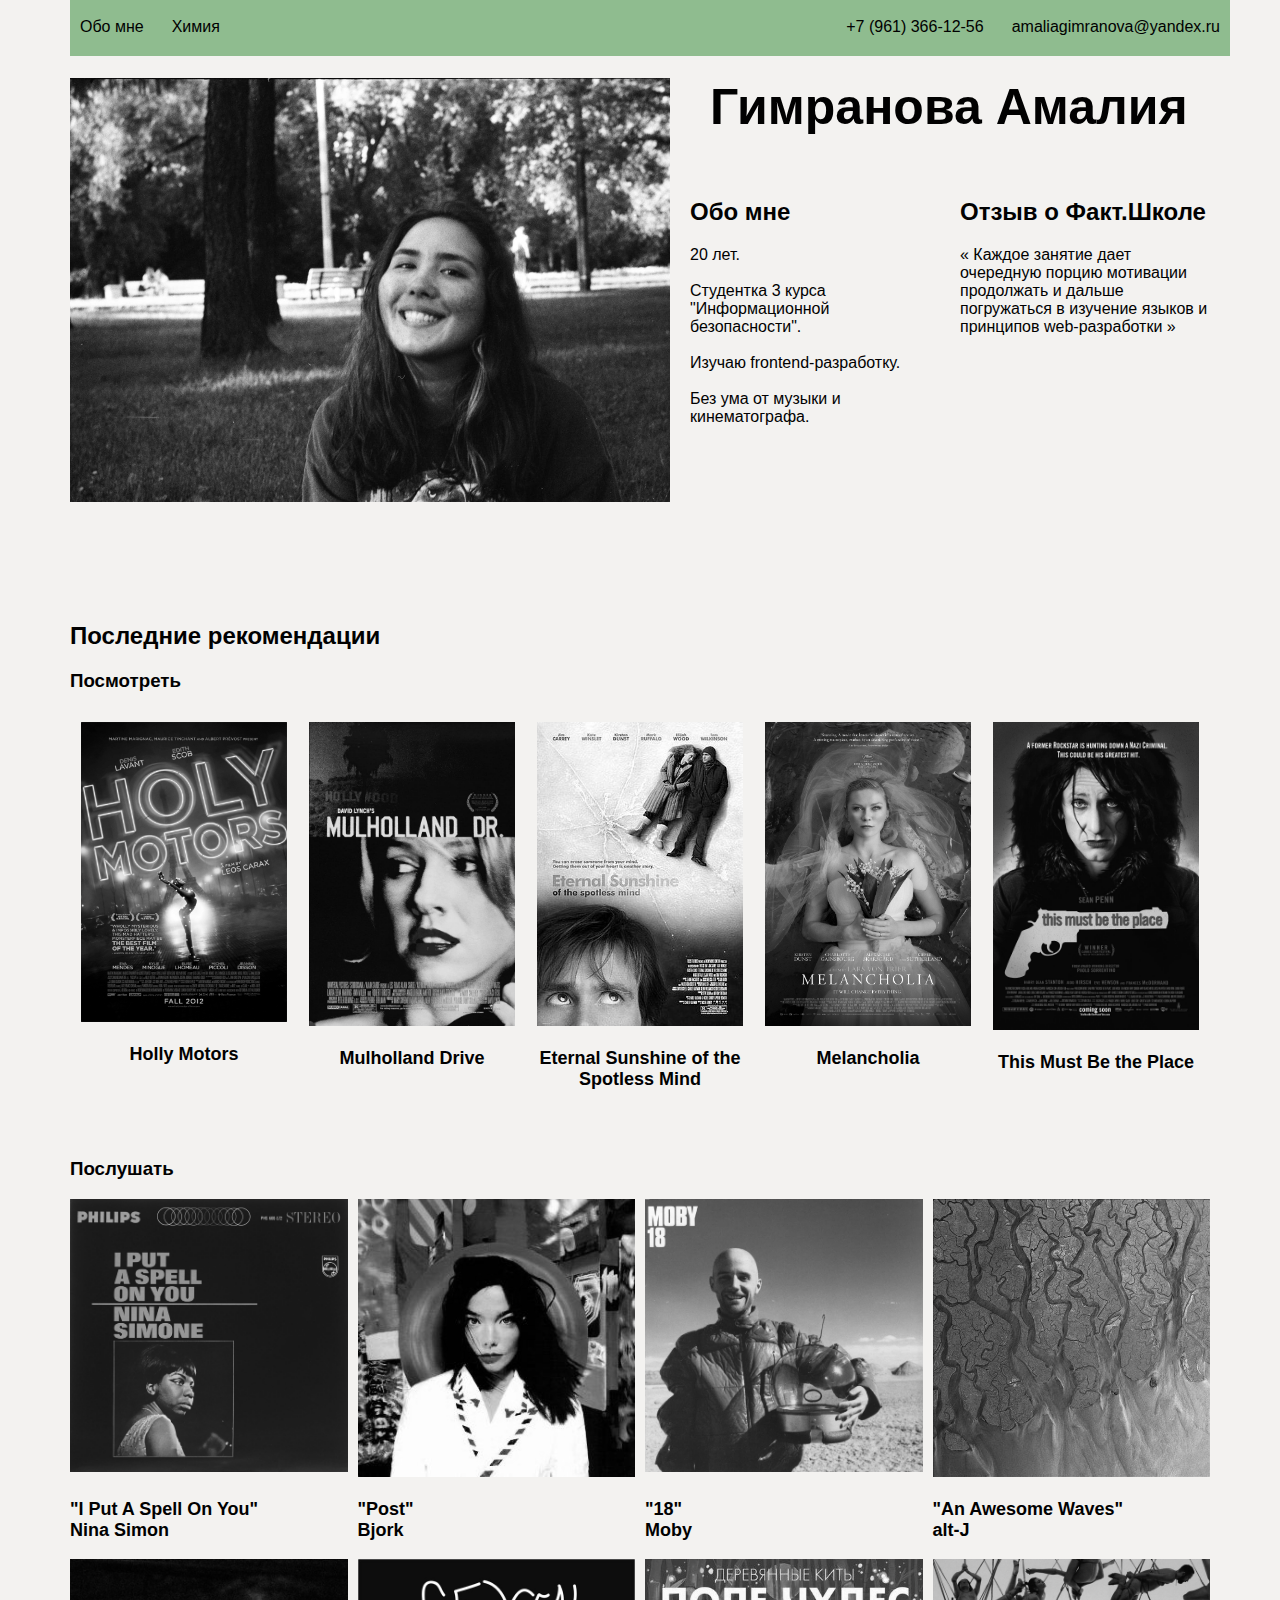
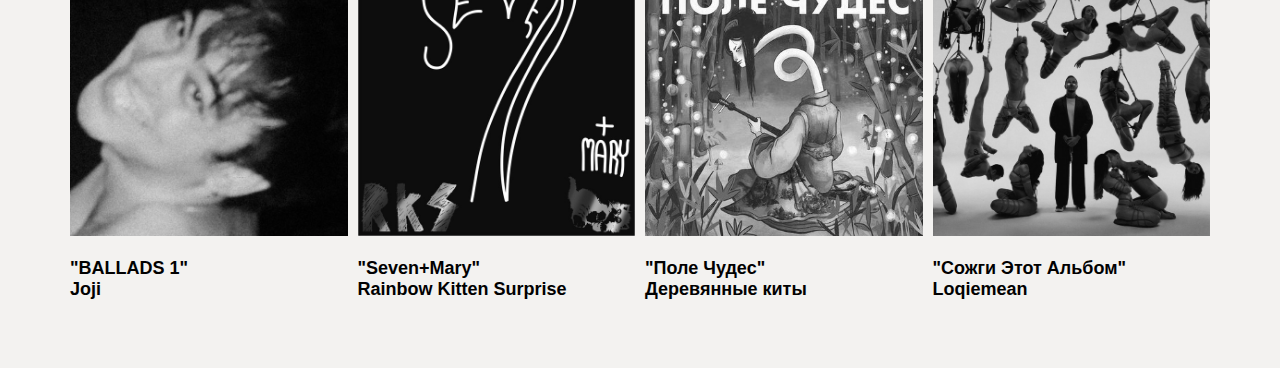
==== webproject/index.html @ 86c7b04e "Homework by 1.10" ====
<!DOCTYPE html>
<html lang="en">
<head>
    <meta charset="UTF-8">
    <title>Portfolio</title>
    <link rel="stylesheet" href="css/style.css">
</head>
<body>
<div class="wrapper">
    <header class="header-fixed">
        <div class="head">
            <nav>
                <ul class="nav">
                    <li class="nav-item"><a class="nav-link" href="index.html">Обо мне</a></li>
                    <li class="nav-item"><a class="nav-link" href="tableMendeleev.html">Химия</a></li>
                </ul>
            </nav>
            <ul class="nav nav-info">
                <li class="nav-item"><a class="nav-link" href="tel:+79613661256">+7 (961) 366-12-56</a></li>
                <li class="nav-item"><a class="nav-link" href="mailto:amaliagimranova@yandex.ru">amaliagimranova@yandex.ru</a>
                </li>
            </ul>
        </div>
    </header>
    <main>
        <div class="about">
            <div class="photo"></div>

            <div class="fio">
                <h1>Гимранова Амалия</h1>
            </div>

            <div class="aboutme">
                <h2>Обо мне</h2>
                <p>
                    20 лет.<br><br>Студентка 3 курса "Информационной безопасности".<br><br> Изучаю frontend-разработку. <br><br> Без ума от музыки и кинематографа.
                </p>
            </div>

            <div class="otzyv">
                <h2>Отзыв о Факт.Школе</h2>
                <p>
                    &#171; Каждое занятие дает очередную порцию мотивации продолжать и дальше погружаться в изучение языков и принципов web-разработки &#187;
                </p>
            </div>
        </div>

        <h2>Последние рекомендации</h2>
        <h3 >Посмотреть</h3>
        <div class="filmRecommend">
            <div class="film">
                <figure class="film-item">
                    <a href="https://www.kinopoisk.ru/film/630647/" target="_blank"><img src="src/holymotors_.jpeg" alt="Святые моторы" title="Перейти на КиноПоиск"></a>
                    <figcaption>
                        <p>Holly Motors</p>
                    </figcaption>
                </figure>
            </div>
            <div class="film">
                <figure class="film-item">
                    <a href="https://www.kinopoisk.ru/film/466/" target="_blank"><img src="src/mulholland.jpg" alt="Малхолланд Драйв"  title="Перейти на КиноПоиск"></a>
                    <figcaption>
                        <p>Mulholland Drive</p>
                    </figcaption>
                </figure>
            </div>
            <div class="film">
                <figure class="film-item">
                    <a href="https://www.kinopoisk.ru/film/5492/" target="_blank"> <img src="src/eternalsunshine.jpeg" alt="Вечное сияние чистого разума" title="Перейти на КиноПоиск"></a>
                    <figcaption>
                        <p>Eternal Sunshine of the Spotless Mind</p>
                    </figcaption>
                </figure>
            </div>
            <div class="film">
                <figure class="film-item">
                    <a href="https://www.kinopoisk.ru/film/484488/" target="_blank"><img src="src/melan.jpg" alt="Меланхолия" title="Перейти на КиноПоиск"></a>
                    <figcaption>
                        <p>Melancholia</p>
                    </figcaption>
                </figure>
            </div>
            <div class="film">
                <figure class="film-item">
                    <a href="https://www.kinopoisk.ru/film/537136/" target="_blank"><img src="src/place.jpeg" alt="Где бы ты ни был" title="Перейти на КиноПоиск"></a>
                    <figcaption>
                        <p>This Must Be the Place</p>
                    </figcaption>
                </figure>
            </div>
        </div>

        <h3>Послушать</h3>
        <div class="museRecommend">
            <div class="album1">
                <img src="src/ninasimon.jpeg" alt="">
            </div>
            <div class="muse-name1">
                <p>"I Put A Spell On You"<br>Nina Simon</p>
            </div>

            <div class="album2">
                <img src="src/BjorkPost.jpeg" alt="">
            </div>
            <div class="muse-name2">
                <p>"Post"<br>Bjork</p>
            </div>

            <div class="album3">
                <img src="src/moby18.jpeg" alt="">
            </div>
            <div class="muse-name3">
                <p>"18"<br>Moby</p>
            </div>

            <div class="album4">
                <img src="src/altj.jpeg" alt="">
            </div>
            <div class="muse-name4">
                <p>"An Awesome Waves"<br>alt-J</p>
            </div>

            <div class="album5">
                <img src="src/joji.png" alt="">
            </div>
            <div class="muse-name5">
                <p>"BALLADS 1"<br>Joji</p>
            </div>

            <div class="album6">
                <img src="src/rks.jpg" alt="">
            </div>
            <div class="muse-name6">
                <p>"Seven+Mary"<br>Rainbow Kitten Surprise</p>
            </div>

            <div class="album7">
                <img src="src/pole.jpeg" alt="">
            </div>
            <div class="muse-name7">
                <p>"Поле Чудес"<br>Деревянные киты</p>
            </div>

            <div class="album8">
                <img src="src/loqie.jpeg" alt="">
            </div>
            <div class="muse-name8">
                <p>"Сожги Этот Альбом"<br>Loqiemean</p>
            </div>
        </div>
    </main>
    <footer>
        
    </footer>
</div>
</body>
</html>
---- webproject/css/style.css ----
body{
    font-family: 'Inter', sans-serif;
    font-size: 16px;
    background-color: #F3F2F0;
    color: #010101;
}
.wrapper {
    max-width: 1140px;
    margin: 0 auto;
    padding-left: 15px;
    padding-right: 15px;
}
.head{
    width: 1140px;
    display: flex;
    justify-content: space-between;
    padding: 20px 10px;
    background-color: darkseagreen;
    margin: -10px auto 30px;
}
.header-fixed{
    position: fixed;
    z-index: 1000;
}
nav{
    display: block;
}
.nav{
    list-style-type: none;
    display: flex;
    margin: 0;
    padding-left: 0;
}
.nav-item{
    padding-left: 14px;
    padding-right: 14px;
}
.nav-item:first-child{
    padding-left: 0;
}
.nav-item:last-child {
    padding-right: 0;
}
.nav-link {
    text-decoration: none;
    color: #010101;
    transition: 0.2s color ease;
}
.nav-link:hover{
    color: darkred;
}
main{
    padding-top: 70px;
}
.about{
    display: grid;
    grid-template-columns: repeat(3, 1fr);
    grid-gap: 20px 20px;
}
.photo{
    background-image: url("../src/photo.jpeg");
    background-size: cover;
    grid-column: 1/2 ;
    grid-row: 1/3;
    width: 600px;
    height: 424px ;
}
.fio{
    grid-column: 2/4 ;
    grid-row: 1/2;
    height: 80px;
}
.fio h1{
    font-size: 50px;
    padding-left: 20px;
    margin: 0;
}
.aboutme{
    grid-column: 2/3 ;
    grid-row: 2/3;
    height: 424px;
}
.otzyv{
    grid-column: 3/4 ;
    grid-row: 2/3;
}
.filmRecommend{
    display: flex;
    flex-wrap: wrap;
    justify-content: space-between;
    /*почему элементы не прижимаются к краям*/
    margin-bottom: 50px;
}
.film{
    flex: 1;
    text-align: center;
}
.film img, .museRecommend img{
    width: 100%;
    filter:grayscale(100%);
    transition: ease 0.5s;
}
.film img:hover, .museRecommend img:hover{
    filter: none;
    transition: ease 0.5s;
}
.film-item {
    margin: 5%;
}
.filmRecommend p, .museRecommend p{
    font-size: 18px;
    font-weight: bold;
}
.museRecommend{
    display: grid;
    grid-template-columns: repeat(4, 1fr);
    grid-gap: 0 10px;
    margin-bottom: 50px;
}
.museRecommend img{
    width: 100%;
}
.album1{
    grid-column: 1/2;
    grid-row: 1/2;
}
.muse-name1{
    grid-column: 1/2;
    grid-row: 2/3;
}
.album2{
    grid-column: 2/3;
    grid-row: 1/2;
}
.muse-name2{
    grid-column: 2/3;
    grid-row: 2/3;
}
.album3{
    grid-column: 3/4;
    grid-row: 1/2;
}
.muse-name3{
    grid-column: 3/4;
    grid-row: 2/3;
}
.album4{
    grid-column: 4/5;
    grid-row: 1/2;
}
.muse-name4{
    grid-column: 4/5;
    grid-row: 2/3;
}
.album5{
    grid-column: 1/2;
    grid-row: 3/4;
}
.muse-name5{
    grid-column: 1/2;
    grid-row: 4/5;
}
.album6{
    grid-column: 2/3;
    grid-row: 3/4;
}
.muse-name6{
    grid-column: 2/3;
    grid-row: 4/5;
}
.album7{
    grid-column: 3/4;
    grid-row: 3/4;
}
.muse-name7{
    grid-column: 3/4;
    grid-row: 4/5;
}
.album8{
    grid-column: 4/5;
    grid-row: 3/4;
}
.muse-name8{
    grid-column: 4/5;
    grid-row: 4/5;
}
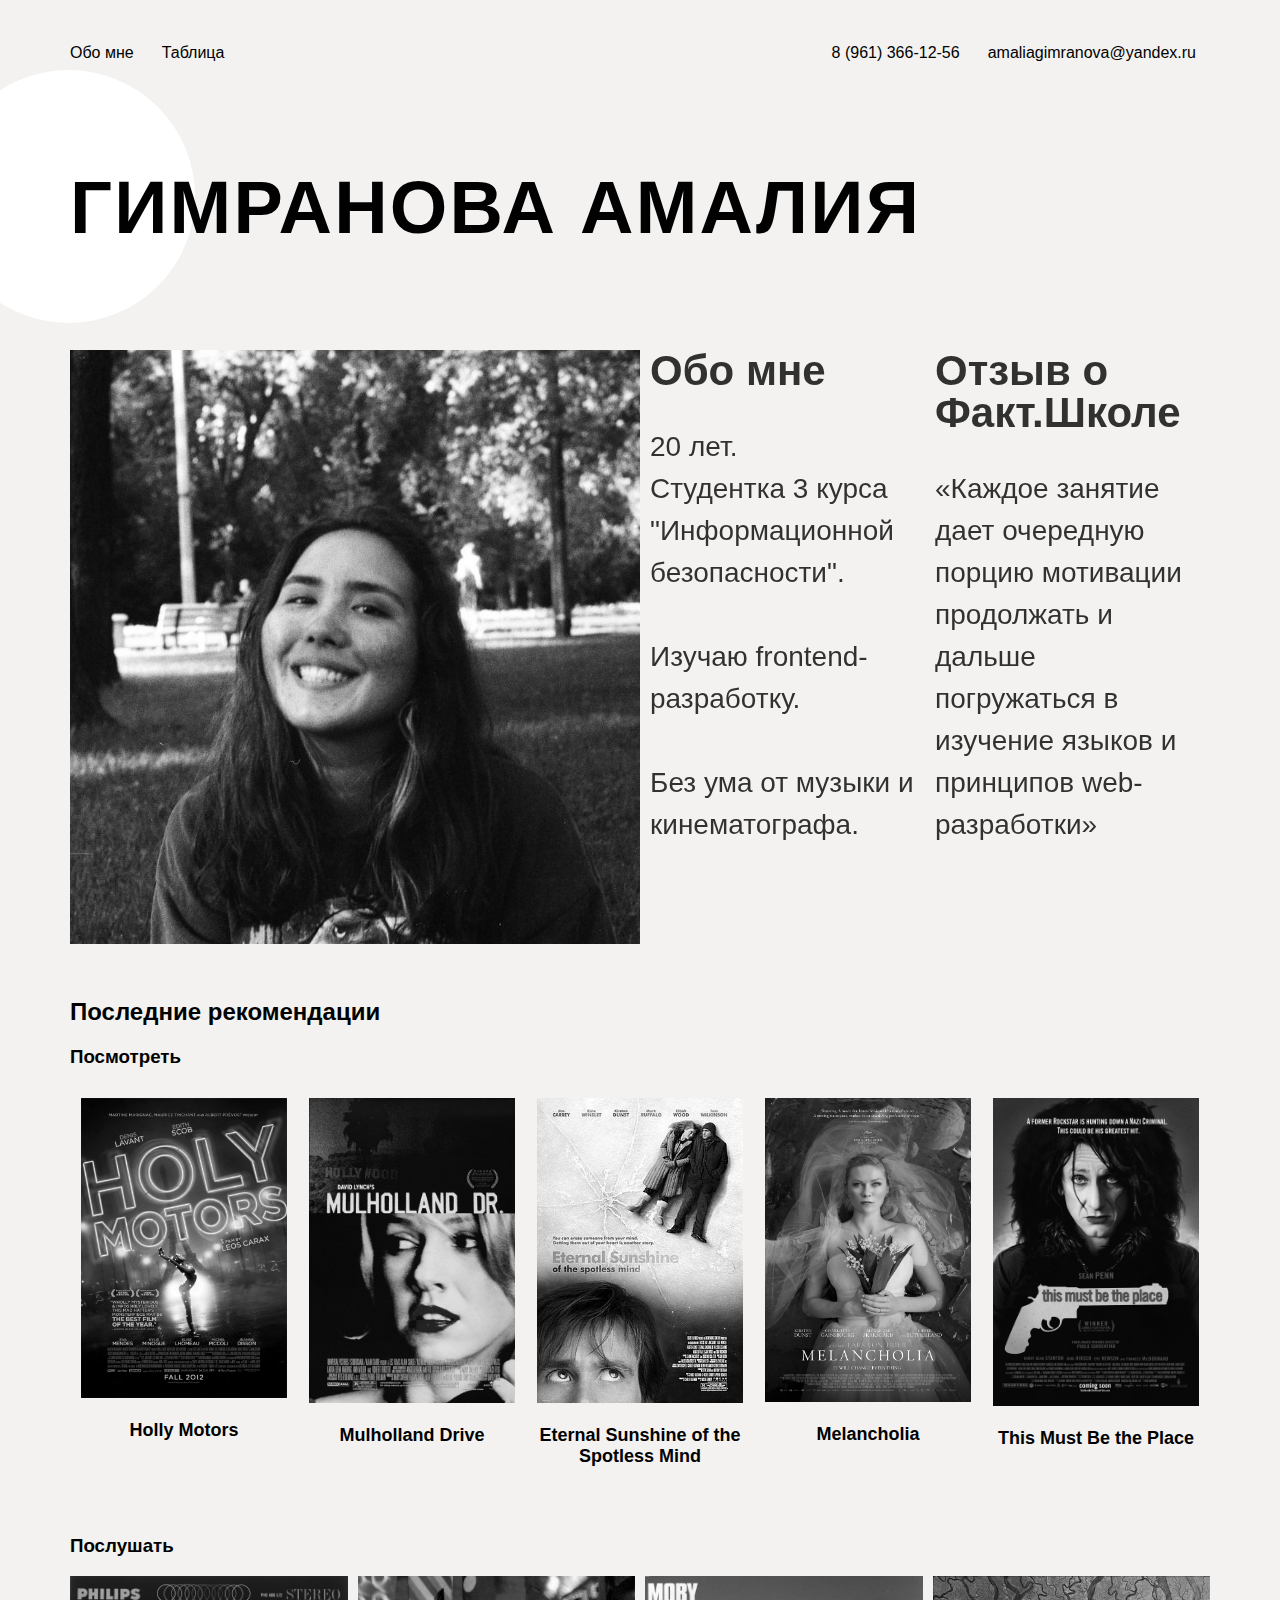
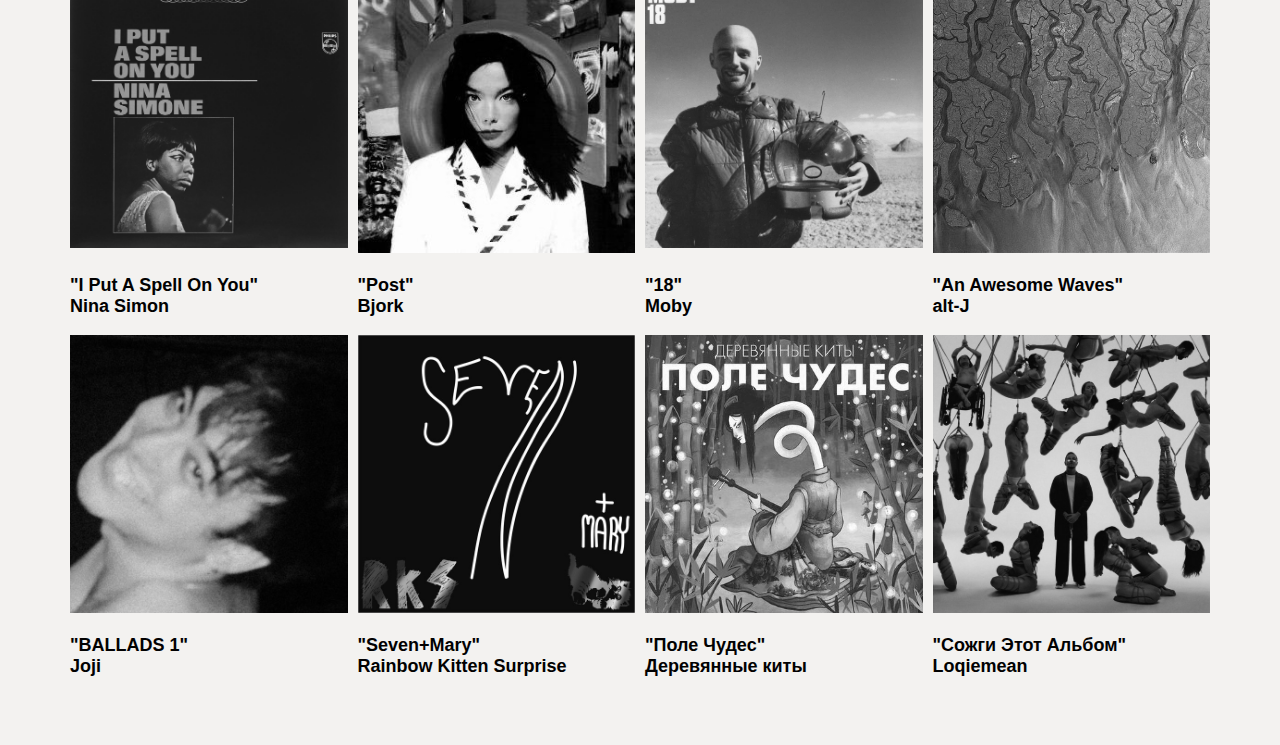
==== commit 5d3fd8f4: "Homework by 4.10" ====
--- a/webproject/index.html
+++ b/webproject/index.html
@@ -2,53 +2,60 @@
 <html lang="en">
 <head>
     <meta charset="UTF-8">
-    <title>Portfolio</title>
+    <title>Title</title>
     <link rel="stylesheet" href="css/style.css">
 </head>
 <body>
+
 <div class="wrapper">
-    <header class="header-fixed">
-        <div class="head">
-            <nav>
-                <ul class="nav">
-                    <li class="nav-item"><a class="nav-link" href="index.html">Обо мне</a></li>
-                    <li class="nav-item"><a class="nav-link" href="tableMendeleev.html">Химия</a></li>
-                </ul>
-            </nav>
-            <ul class="nav nav-info">
-                <li class="nav-item"><a class="nav-link" href="tel:+79613661256">+7 (961) 366-12-56</a></li>
-                <li class="nav-item"><a class="nav-link" href="mailto:amaliagimranova@yandex.ru">amaliagimranova@yandex.ru</a>
-                </li>
+    <header>
+        <nav>
+            <ul class="nav">
+                <li class="nav-item"><a class="nav-link" href="#">Обо мне</a></li>
+                <li class="nav-item"><a class="nav-link" href="#">Таблица</a></li>
             </ul>
-        </div>
+        </nav>
+        <ul class="nav nav-info">
+            <li class="nav-item"><a class="nav-link" href="tel:+79613661256">8 (961) 366-12-56</a></li>
+            <li class="nav-item"><a class="nav-link"
+                                    href="mailto:amaliagimranova@yandex.ru">amaliagimranova@yandex.ru</a></li>
+        </ul>
     </header>
     <main>
+        <div class="main">
+            <svg class="circle" viewBox="0 0 253 253" xmlns="http://www.w3.org/2000/svg">
+                <circle cx="126.5" cy="126.5" r="126.5"/>
+            </svg>
+            <svg class="triangle" width="66" height="72" viewBox="0 0 66 72" xmlns="http://www.w3.org/2000/svg">
+                <path d="M33 0L65.909 71.25H0.0910339L33 0Z"/>
+            </svg>
+
+            <h1 class="title-h1">Гимранова Амалия</h1>
+        </div>
         <div class="about">
-            <div class="photo"></div>
-
-            <div class="fio">
-                <h1>Гимранова Амалия</h1>
+            <div class="about-img">
+                <img src="src/photo.jpeg" alt="">
             </div>
-
             <div class="aboutme">
                 <h2>Обо мне</h2>
                 <p>
-                    20 лет.<br><br>Студентка 3 курса "Информационной безопасности".<br><br> Изучаю frontend-разработку. <br><br> Без ума от музыки и кинематографа.
+                    20 лет.<br>Студентка 3 курса "Информационной безопасности".<br><br> Изучаю frontend-разработку. <br><br>
+                    Без ума от музыки и кинематографа.
                 </p>
             </div>
-
             <div class="otzyv">
                 <h2>Отзыв о Факт.Школе</h2>
                 <p>
-                    &#171; Каждое занятие дает очередную порцию мотивации продолжать и дальше погружаться в изучение языков и принципов web-разработки &#187;
+                    &#171;Каждое занятие дает очередную порцию мотивации продолжать и дальше погружаться в изучение
+                    языков и принципов web-разработки&#187;
                 </p>
             </div>
         </div>
 
         <h2>Последние рекомендации</h2>
-        <h3 >Посмотреть</h3>
+        <h3>Посмотреть</h3>
         <div class="filmRecommend">
-            <div class="film">
+            <div class="film film1">
                 <figure class="film-item">
                     <a href="https://www.kinopoisk.ru/film/630647/" target="_blank"><img src="src/holymotors_.jpeg" alt="Святые моторы" title="Перейти на КиноПоиск"></a>
                     <figcaption>
@@ -56,7 +63,7 @@
                     </figcaption>
                 </figure>
             </div>
-            <div class="film">
+            <div class="film film2">
                 <figure class="film-item">
                     <a href="https://www.kinopoisk.ru/film/466/" target="_blank"><img src="src/mulholland.jpg" alt="Малхолланд Драйв"  title="Перейти на КиноПоиск"></a>
                     <figcaption>
@@ -65,7 +72,7 @@
                 </figure>
             </div>
             <div class="film">
-                <figure class="film-item">
+                <figure class="film-item film3">
                     <a href="https://www.kinopoisk.ru/film/5492/" target="_blank"> <img src="src/eternalsunshine.jpeg" alt="Вечное сияние чистого разума" title="Перейти на КиноПоиск"></a>
                     <figcaption>
                         <p>Eternal Sunshine of the Spotless Mind</p>
@@ -73,7 +80,7 @@
                 </figure>
             </div>
             <div class="film">
-                <figure class="film-item">
+                <figure class="film-item film4">
                     <a href="https://www.kinopoisk.ru/film/484488/" target="_blank"><img src="src/melan.jpg" alt="Меланхолия" title="Перейти на КиноПоиск"></a>
                     <figcaption>
                         <p>Melancholia</p>
@@ -81,7 +88,7 @@
                 </figure>
             </div>
             <div class="film">
-                <figure class="film-item">
+                <figure class="film-item film5">
                     <a href="https://www.kinopoisk.ru/film/537136/" target="_blank"><img src="src/place.jpeg" alt="Где бы ты ни был" title="Перейти на КиноПоиск"></a>
                     <figcaption>
                         <p>This Must Be the Place</p>
@@ -149,9 +156,6 @@
             </div>
         </div>
     </main>
-    <footer>
-        
-    </footer>
 </div>
 </body>
 </html>--- a/webproject/css/style.css
+++ b/webproject/css/style.css
@@ -1,6 +1,7 @@
-body{
+body {
     font-family: 'Inter', sans-serif;
     font-size: 16px;
+    margin: 0;
     background-color: #F3F2F0;
     color: #010101;
 }
@@ -10,85 +11,98 @@
     padding-left: 15px;
     padding-right: 15px;
 }
-.head{
-    width: 1140px;
+header{
     display: flex;
     justify-content: space-between;
-    padding: 20px 10px;
-    background-color: darkseagreen;
-    margin: -10px auto 30px;
-}
-.header-fixed{
-    position: fixed;
-    z-index: 1000;
-}
-nav{
-    display: block;
-}
-.nav{
+    padding-top: 44px;
+    padding-bottom: 65px;
+}
+.nav {
     list-style-type: none;
     display: flex;
-    margin: 0;
-    padding-left: 0;
+    padding-left: 0px;
+    margin: 0px;
 }
 .nav-item{
     padding-left: 14px;
     padding-right: 14px;
 }
-.nav-item:first-child{
-    padding-left: 0;
-}
-.nav-item:last-child {
-    padding-right: 0;
-}
 .nav-link {
+    color: #010101;
     text-decoration: none;
-    color: #010101;
-    transition: 0.2s color ease;
-}
-.nav-link:hover{
-    color: darkred;
-}
-main{
-    padding-top: 70px;
-}
-.about{
+    transition: color 0.2s ease 0s;
+}
+.nav-link:hover {
+    color: #D40000;
+}
+.nav-item:first-child {
+    padding-left: 0px;
+}
+.circle{
+    fill: #FFF;
+    width: 253px;
+    height: 253px;
+    position: absolute;
+    left: -128px;
+    top: calc(50% - 138px);
+    z-index: 1;
+}
+.triangle {
+    position: absolute;
+    left: -151px;
+    top: -21px;
+    z-index: 2;
+    fill: #D40000;
+}
+.title-h1 {
+    font-size: 74px;
+    text-transform: uppercase;
+}
+.main {
+    position: relative;
+}
+.main .title-h1 {
+    position: relative;
+    z-index: 4;
+    letter-spacing: 0.03em;
+    margin-top: 38px;
+}
+.about {
     display: grid;
-    grid-template-columns: repeat(3, 1fr);
-    grid-gap: 20px 20px;
-}
-.photo{
-    background-image: url("../src/photo.jpeg");
-    background-size: cover;
-    grid-column: 1/2 ;
-    grid-row: 1/3;
-    width: 600px;
-    height: 424px ;
-}
-.fio{
-    grid-column: 2/4 ;
-    grid-row: 1/2;
-    height: 80px;
-}
-.fio h1{
-    font-size: 50px;
-    padding-left: 20px;
-    margin: 0;
-}
-.aboutme{
-    grid-column: 2/3 ;
-    grid-row: 2/3;
-    height: 424px;
+    grid-template-columns: repeat(4, 1fr);
+    padding-top: 50px;
+    margin-bottom: 50px;
+}
+.about-img{
+    grid-column: 1/3;
+    grid-row: 1/2;
+}
+.about-img img{
+    width: 100%;
+}
+.aboutme {
+    grid-column: 3/4;
+    grid-row: 1/2;
+    font-size: 28px;
+    line-height: 150%;
+    opacity: 0.8;
+    padding: 0 10px;
 }
 .otzyv{
-    grid-column: 3/4 ;
-    grid-row: 2/3;
+    grid-column: 4/5;
+    grid-row: 1/2;
+    font-size: 28px;
+    line-height: 150%;
+    opacity: 0.8;
+    padding: 0 10px;
+}
+.aboutme h2, .otzyv h2{
+    margin-top: 0;
 }
 .filmRecommend{
     display: flex;
     flex-wrap: wrap;
     justify-content: space-between;
-    /*почему элементы не прижимаются к краям*/
     margin-bottom: 50px;
 }
 .film{
@@ -183,4 +197,221 @@
 .muse-name8{
     grid-column: 4/5;
     grid-row: 4/5;
+}
+
+@media screen and (max-width: 900px){
+    .circle {
+        width: 200px;
+        height: 200px;
+        left: -100px;
+        top: calc(50% - 100px);
+    }
+    .triangle {
+        left: 0;
+        top: inherit;
+        bottom: -80px;
+        width: 48px;
+    }
+    .title-h1 {
+        font-size: 50px;
+    }
+    .about {
+        grid-template-columns: repeat(2, 1fr);
+    }
+    .aboutme {
+        grid-column: 1 / 2;
+        grid-row: 2 / 3;
+        padding-top: 20px;
+    }
+    .otzyv {
+        grid-column: 2 / 3;
+        grid-row: 2 / 3;
+        padding-top: 20px;
+    }
+}
+@media screen and (max-width: 800px){
+    header{
+        display: block;
+        font-size: 28px;
+    }
+}
+
+@media screen and (max-width: 700px) {
+    .nav {
+        display: block;
+        text-align: center;
+        font-size: 24px;
+    }
+    .nav-item {
+        padding-left: 0px;
+    }
+    .filmRecommend{
+        display: grid;
+    }
+    .film1{
+        grid-column: 1/2;
+    }
+    .film2{
+        grid-column: 2/3;
+    }
+    .museRecommend{
+        grid-template-columns: auto;
+    }
+    .album1{
+        grid-column: 1/2;
+        grid-row: 1/2;
+    }
+    .muse-name1{
+        grid-column: 1/2;
+        grid-row: 2/3;
+    }
+    .album2{
+        grid-column: 2/3;
+        grid-row: 1/2;
+    }
+    .muse-name2{
+        grid-column: 2/3;
+        grid-row: 2/3;
+    }
+    .album3{
+        grid-column: 1/2;
+        grid-row: 3/4;
+    }
+    .muse-name3{
+        grid-column: 1/2;
+        grid-row: 4/5;
+    }
+    .album4{
+        grid-column: 2/3;
+        grid-row: 3/4;
+    }
+    .muse-name4{
+        grid-column: 2/3;
+        grid-row: 4/5;
+    }
+    .album5{
+        grid-column: 1/2;
+        grid-row: 5/6;
+    }
+    .muse-name5{
+        grid-column: 1/2;
+        grid-row: 6/7;
+    }
+    .album6{
+        grid-column: 2/3;
+        grid-row: 5/6;
+    }
+    .muse-name6{
+        grid-column: 2/3;
+        grid-row: 6/7;
+    }
+    .album7{
+        grid-column: 1/2;
+        grid-row: 7/8;
+    }
+    .muse-name7{
+        grid-column: 1/2;
+        grid-row: 8/9;
+    }
+    .album8{
+        grid-column: 2/3;
+        grid-row: 7/8;
+    }
+    .muse-name8{
+        grid-column: 2/3;
+        grid-row: 8/9;
+    }
+}
+@media screen and (max-width: 575px){
+    h2{
+        font-size: 29px;
+        line-height: normal;
+    }
+    .about p{
+        font-size: 20px;
+        line-height: normal;
+    }
+    .museRecommend{
+        grid-template-columns: auto;
+    }
+    .album1{
+        grid-column: 1/2;
+        grid-row: 1/2;
+    }
+    .muse-name1{
+        grid-column: 1/2;
+        grid-row: 2/3;
+    }
+    .album2{
+        grid-column: 1/2;
+        grid-row: 3/4;
+    }
+    .muse-name2{
+        grid-column: 1/2;
+        grid-row: 4/5;
+    }
+    .album3{
+        grid-column: 1/2;
+        grid-row: 5/6;
+    }
+    .muse-name3{
+        grid-column: 1/2;
+        grid-row: 6/7;
+    }
+    .album4{
+        grid-column: 1/2;
+        grid-row: 7/8;
+    }
+    .muse-name4{
+        grid-column: 1/2;
+        grid-row: 8/9;
+    }
+    .album5{
+        grid-column: 1/2;
+        grid-row: 9/10;
+    }
+    .muse-name5{
+        grid-column: 1/2;
+        grid-row: 10/11;
+    }
+    .album6{
+        grid-column: 1/2;
+        grid-row: 11/12;
+    }
+    .muse-name6{
+        grid-column: 1/2;
+        grid-row: 12/13;
+    }
+    .album7{
+        grid-column: 1/2;
+        grid-row: 13/14;
+    }
+    .muse-name7{
+        grid-column: 1/2;
+        grid-row: 14/15;
+    }
+    .album8{
+        grid-column: 1/2;
+        grid-row: 15/16;
+    }
+    .muse-name8{
+        grid-column: 1/2;
+        grid-row: 16/17;
+    }
+}
+@media screen and (max-width: 420px){
+    h2{
+        font-size: 20px;
+    }
+    .about p{
+        font-size: 16px;
+    }
+    .film1{
+        grid-column: 1/2;
+        grid-row: 1/2;
+    }
+    .film2{
+        grid-column: 1/2;
+        grid-row: 2/3;
+    }
 }